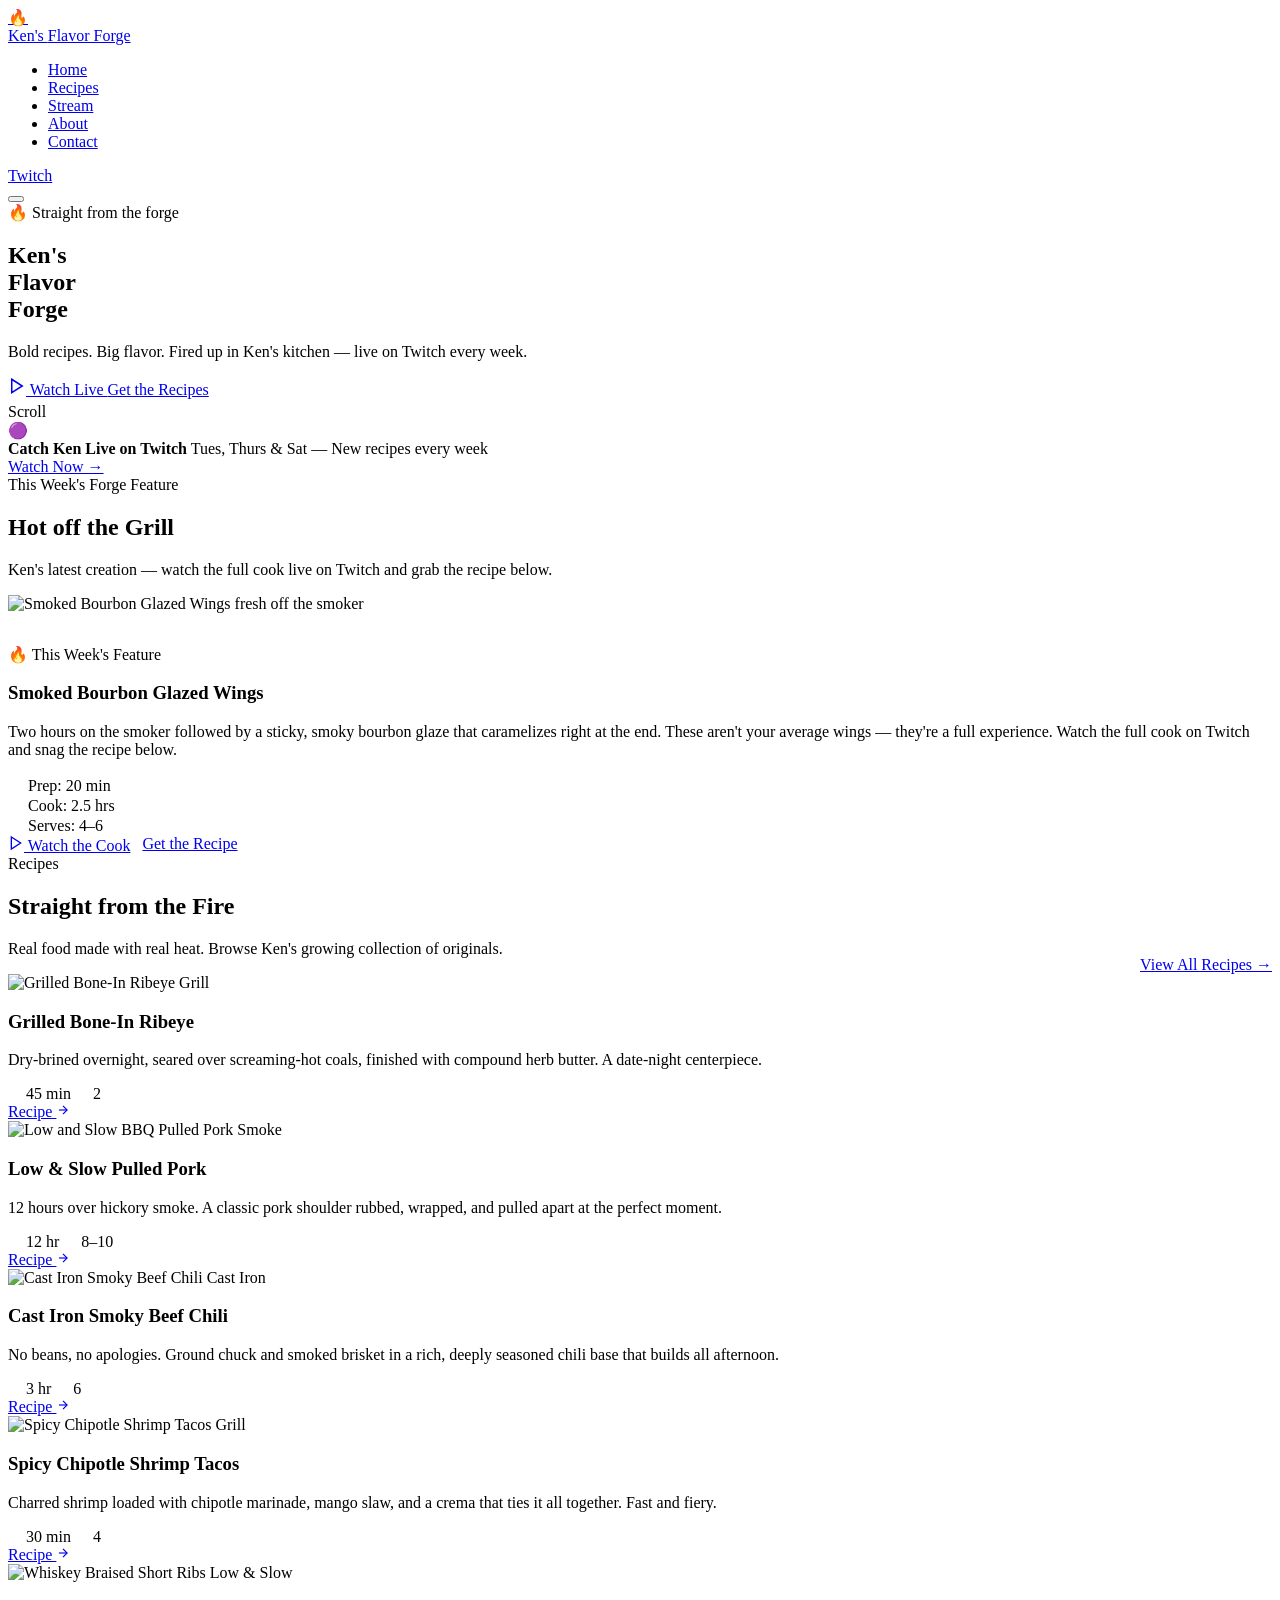
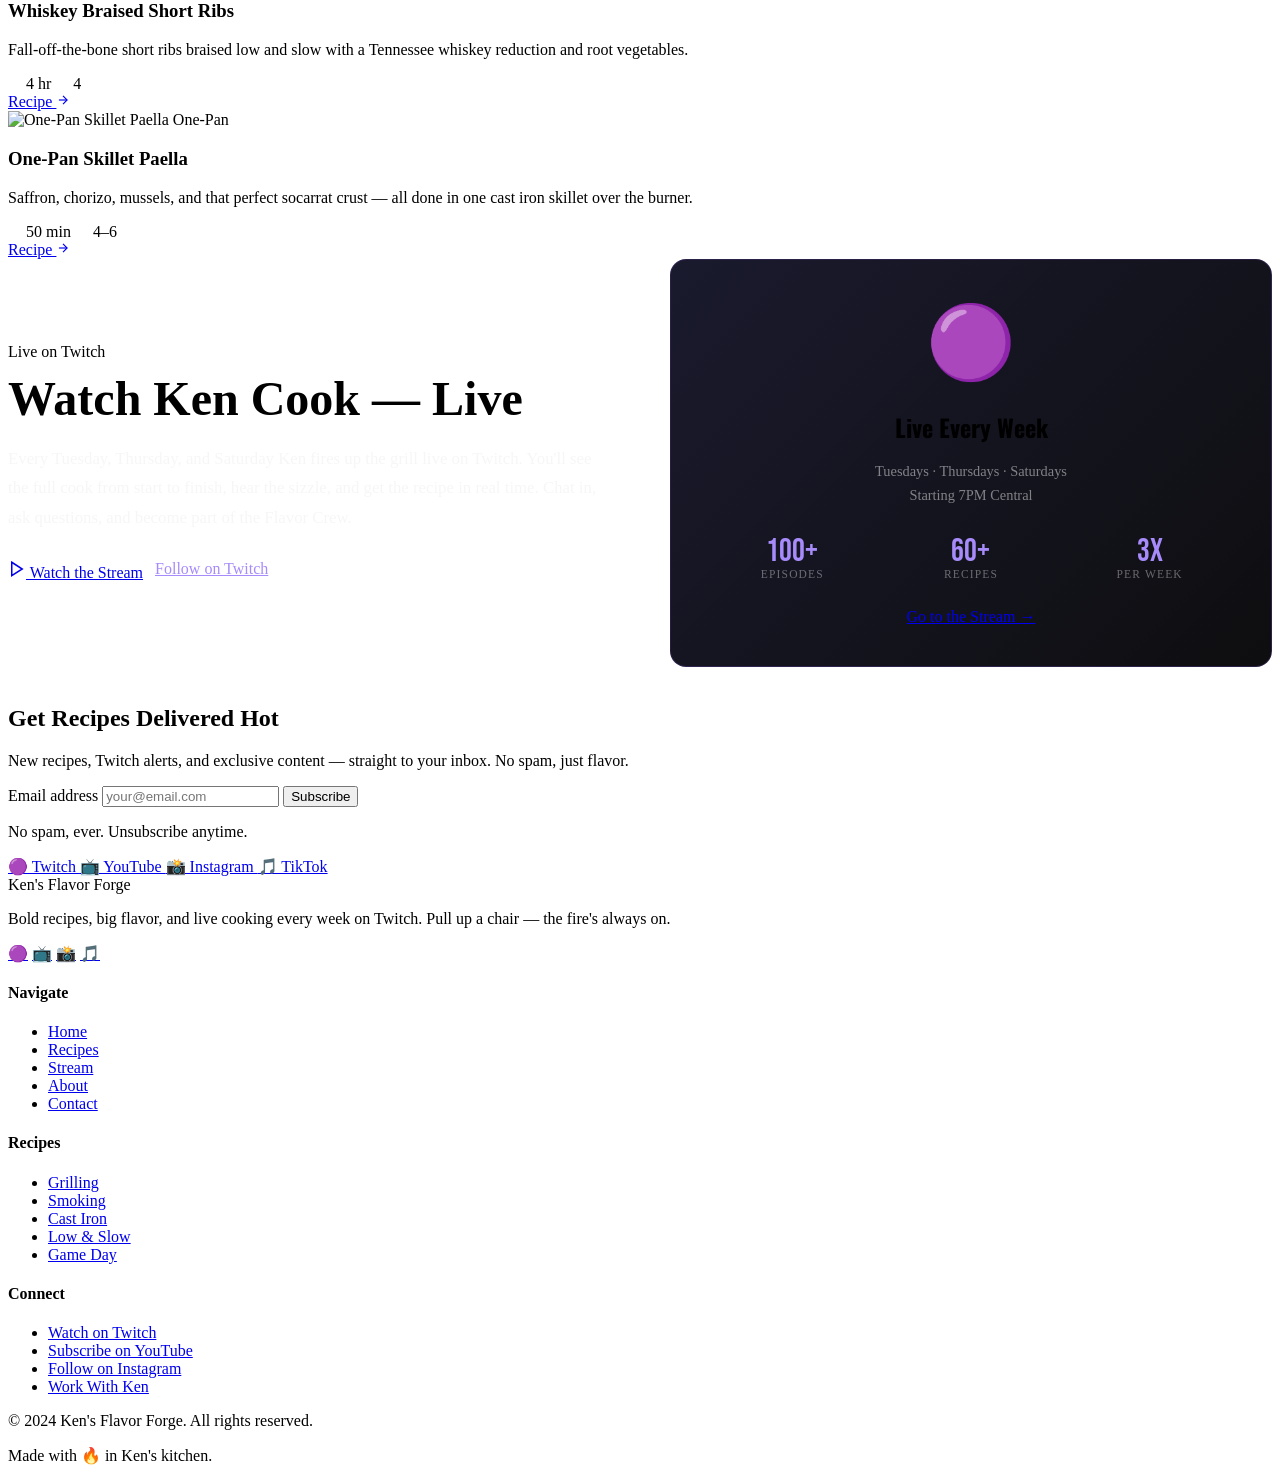
==== index.html @ 62ace135 "Add index.html" ====
<!DOCTYPE html>
<html lang="en">
<head>
  <meta charset="UTF-8">
  <meta name="viewport" content="width=device-width, initial-scale=1.0">
  <title>Ken's Flavor Forge — Bold Recipes. Big Flavor.</title>
  <meta name="description" content="Ken's Flavor Forge — bold recipes, fire-kissed grilling, and live cooking on Twitch. Get the recipes and watch Ken cook.">
  <link rel="preconnect" href="https://fonts.googleapis.com">
  <link rel="preconnect" href="https://fonts.gstatic.com" crossorigin>
  <link href="https://fonts.googleapis.com/css2?family=Bebas+Neue&family=Oswald:wght@400;500;600;700&family=Inter:wght@300;400;500;600&display=swap" rel="stylesheet">
  <link rel="stylesheet" href="css/styles.css">
</head>
<body>

  <!-- ==================== HEADER ==================== -->
  <header class="site-header" role="banner">
    <div class="container">
      <nav class="nav-inner" aria-label="Main navigation">
        <a href="index.html" class="nav-logo" aria-label="Ken's Flavor Forge Home">
          <div class="logo-icon" aria-hidden="true">🔥</div>
          <div class="logo-text">Ken's <span>Flavor Forge</span></div>
        </a>

        <ul class="nav-links" role="list">
          <li><a href="index.html" class="active">Home</a></li>
          <li><a href="recipes.html">Recipes</a></li>
          <li><a href="videos.html">Stream</a></li>
          <li><a href="about.html">About</a></li>
          <li><a href="contact.html">Contact</a></li>
        </ul>

        <div class="nav-live">
          <a href="https://twitch.tv/YOUR_TWITCH_USERNAME" target="_blank" rel="noopener" class="live-badge offline" aria-label="Watch on Twitch">
            <span class="dot" aria-hidden="true"></span>
            Twitch
          </a>
        </div>

        <button class="nav-toggle" aria-label="Toggle mobile menu" aria-expanded="false">
          <span></span><span></span><span></span>
        </button>
      </nav>
    </div>
  </header>

  <!-- ==================== HERO ==================== -->
  <section class="hero" aria-label="Hero">
    <div class="hero-bg" role="img" aria-label="Sizzling food on a grill"></div>
    <div class="hero-overlay" aria-hidden="true"></div>
    <div class="container">
      <div class="hero-content">
        <div class="hero-eyebrow" aria-hidden="true">
          🔥 Straight from the forge
        </div>
        <h1 class="display">
          Ken's<br><span class="accent">Flavor</span><br>Forge
        </h1>
        <p class="hero-tagline">
          Bold recipes. Big flavor. Fired up in Ken's kitchen — live on Twitch every week.
        </p>
        <div class="hero-actions">
          <a href="videos.html" class="btn btn-primary">
            <svg width="18" height="18" viewBox="0 0 24 24" fill="none" stroke="currentColor" stroke-width="2" aria-hidden="true"><polygon points="5,3 19,12 5,21"/></svg>
            Watch Live
          </a>
          <a href="recipes.html" class="btn btn-outline">
            Get the Recipes
          </a>
        </div>
      </div>
    </div>
    <div class="hero-scroll" aria-hidden="true">
      <span>Scroll</span>
      <svg width="18" height="18" viewBox="0 0 24 24" fill="none" stroke-width="2" stroke-linecap="round"><line x1="12" y1="5" x2="12" y2="19"/><polyline points="19,12 12,19 5,12"/></svg>
    </div>
  </section>

  <!-- ==================== STREAM BANNER ==================== -->
  <div class="stream-banner">
    <div class="container">
      <div class="stream-banner-inner">
        <div class="stream-banner-left">
          <span class="twitch-icon" aria-hidden="true">🟣</span>
          <div class="stream-banner-text">
            <strong>Catch Ken Live on Twitch</strong>
            <span>Tues, Thurs & Sat — New recipes every week</span>
          </div>
        </div>
        <a href="https://twitch.tv/YOUR_TWITCH_USERNAME" target="_blank" rel="noopener" class="btn btn-outline btn-sm">
          Watch Now →
        </a>
      </div>
    </div>
  </div>

  <!-- ==================== FORGE FEATURE ==================== -->
  <section class="section section-dark" id="featured">
    <div class="container">
      <div class="section-header fade-up">
        <span class="section-label">This Week's Forge Feature</span>
        <h2>Hot off the Grill</h2>
        <p>Ken's latest creation — watch the full cook live on Twitch and grab the recipe below.</p>
      </div>

      <div class="featured-grid">
        <div class="featured-media fade-up">
          <img
            src="https://images.unsplash.com/photo-1567620832903-9fc6debc209f?w=800&q=80"
            alt="Smoked Bourbon Glazed Wings fresh off the smoker"
            loading="lazy"
          >
          <a href="videos.html" class="play-btn" aria-label="Watch the full cook on Twitch">
            <div class="play-circle">
              <svg width="28" height="28" viewBox="0 0 24 24" fill="white" aria-hidden="true"><polygon points="5,3 19,12 5,21"/></svg>
            </div>
          </a>
        </div>

        <div class="featured-info fade-up">
          <div class="featured-tag">
            🔥 This Week's Feature
          </div>
          <h3>Smoked Bourbon Glazed Wings</h3>
          <p class="description">
            Two hours on the smoker followed by a sticky, smoky bourbon glaze that caramelizes
            right at the end. These aren't your average wings — they're a full experience.
            Watch the full cook on Twitch and snag the recipe below.
          </p>
          <div class="recipe-meta">
            <div class="meta-item">
              <svg width="16" height="16" viewBox="0 0 24 24" fill="none" stroke-width="2" stroke-linecap="round"><circle cx="12" cy="12" r="10"/><polyline points="12,6 12,12 16,14"/></svg>
              <span>Prep: 20 min</span>
            </div>
            <div class="meta-item">
              <svg width="16" height="16" viewBox="0 0 24 24" fill="none" stroke-width="2" stroke-linecap="round"><circle cx="12" cy="12" r="10"/><polyline points="12,6 12,12 16,14"/></svg>
              <span>Cook: 2.5 hrs</span>
            </div>
            <div class="meta-item">
              <svg width="16" height="16" viewBox="0 0 24 24" fill="none" stroke-width="2" stroke-linecap="round"><path d="M17 21v-2a4 4 0 0 0-4-4H5a4 4 0 0 0-4 4v2"/><circle cx="9" cy="7" r="4"/><path d="M23 21v-2a4 4 0 0 0-3-3.87M16 3.13a4 4 0 0 1 0 7.75"/></svg>
              <span>Serves: 4–6</span>
            </div>
          </div>
          <div style="display:flex; gap:12px; flex-wrap:wrap;">
            <a href="videos.html" class="btn btn-primary">
              <svg width="16" height="16" viewBox="0 0 24 24" fill="none" stroke="currentColor" stroke-width="2" aria-hidden="true"><polygon points="5,3 19,12 5,21"/></svg>
              Watch the Cook
            </a>
            <a href="recipes.html" class="btn btn-outline">
              Get the Recipe
            </a>
          </div>
        </div>
      </div>
    </div>
  </section>

  <!-- ==================== LATEST RECIPES ==================== -->
  <section class="section section-cream" id="recipes">
    <div class="container">
      <div class="section-header fade-up" style="display:flex; justify-content:space-between; align-items:flex-end; flex-wrap:wrap; gap:16px;">
        <div>
          <span class="section-label">Recipes</span>
          <h2>Straight from the Fire</h2>
          <p>Real food made with real heat. Browse Ken's growing collection of originals.</p>
        </div>
        <a href="recipes.html" class="btn btn-outline-dark btn-sm">View All Recipes →</a>
      </div>

      <div class="recipe-grid stagger">

        <!-- Card 1 -->
        <article class="recipe-card fade-up" data-category="grill">
          <div class="card-img">
            <img
              src="https://images.unsplash.com/photo-1544025162-d76694265947?w=600&q=80"
              alt="Grilled Bone-In Ribeye"
              loading="lazy"
            >
            <span class="card-category cat-grill">Grill</span>
          </div>
          <div class="card-body">
            <h3>Grilled Bone-In Ribeye</h3>
            <p>Dry-brined overnight, seared over screaming-hot coals, finished with compound herb butter. A date-night centerpiece.</p>
            <div class="card-footer-row">
              <div class="card-meta">
                <span>
                  <svg width="14" height="14" viewBox="0 0 24 24" fill="none" stroke-width="2" stroke-linecap="round"><circle cx="12" cy="12" r="10"/><polyline points="12,6 12,12 16,14"/></svg>
                  45 min
                </span>
                <span>
                  <svg width="14" height="14" viewBox="0 0 24 24" fill="none" stroke-width="2" stroke-linecap="round"><path d="M17 21v-2a4 4 0 0 0-4-4H5a4 4 0 0 0-4 4v2"/><circle cx="9" cy="7" r="4"/></svg>
                  2
                </span>
              </div>
              <a href="recipes.html" class="card-link">
                Recipe
                <svg width="14" height="14" viewBox="0 0 24 24" fill="none" stroke="currentColor" stroke-width="2" aria-hidden="true"><line x1="5" y1="12" x2="19" y2="12"/><polyline points="12,5 19,12 12,19"/></svg>
              </a>
            </div>
          </div>
        </article>

        <!-- Card 2 -->
        <article class="recipe-card fade-up" data-category="smoke">
          <div class="card-img">
            <img
              src="https://images.unsplash.com/photo-1529193591184-b1d58069ecdd?w=600&q=80"
              alt="Low and Slow BBQ Pulled Pork"
              loading="lazy"
            >
            <span class="card-category cat-smoke">Smoke</span>
          </div>
          <div class="card-body">
            <h3>Low & Slow Pulled Pork</h3>
            <p>12 hours over hickory smoke. A classic pork shoulder rubbed, wrapped, and pulled apart at the perfect moment.</p>
            <div class="card-footer-row">
              <div class="card-meta">
                <span>
                  <svg width="14" height="14" viewBox="0 0 24 24" fill="none" stroke-width="2" stroke-linecap="round"><circle cx="12" cy="12" r="10"/><polyline points="12,6 12,12 16,14"/></svg>
                  12 hr
                </span>
                <span>
                  <svg width="14" height="14" viewBox="0 0 24 24" fill="none" stroke-width="2" stroke-linecap="round"><path d="M17 21v-2a4 4 0 0 0-4-4H5a4 4 0 0 0-4 4v2"/><circle cx="9" cy="7" r="4"/></svg>
                  8–10
                </span>
              </div>
              <a href="recipes.html" class="card-link">
                Recipe
                <svg width="14" height="14" viewBox="0 0 24 24" fill="none" stroke="currentColor" stroke-width="2" aria-hidden="true"><line x1="5" y1="12" x2="19" y2="12"/><polyline points="12,5 19,12 12,19"/></svg>
              </a>
            </div>
          </div>
        </article>

        <!-- Card 3 -->
        <article class="recipe-card fade-up" data-category="cast-iron">
          <div class="card-img">
            <img
              src="https://images.unsplash.com/photo-1547592180-85f173990554?w=600&q=80"
              alt="Cast Iron Smoky Beef Chili"
              loading="lazy"
            >
            <span class="card-category cat-cast-iron">Cast Iron</span>
          </div>
          <div class="card-body">
            <h3>Cast Iron Smoky Beef Chili</h3>
            <p>No beans, no apologies. Ground chuck and smoked brisket in a rich, deeply seasoned chili base that builds all afternoon.</p>
            <div class="card-footer-row">
              <div class="card-meta">
                <span>
                  <svg width="14" height="14" viewBox="0 0 24 24" fill="none" stroke-width="2" stroke-linecap="round"><circle cx="12" cy="12" r="10"/><polyline points="12,6 12,12 16,14"/></svg>
                  3 hr
                </span>
                <span>
                  <svg width="14" height="14" viewBox="0 0 24 24" fill="none" stroke-width="2" stroke-linecap="round"><path d="M17 21v-2a4 4 0 0 0-4-4H5a4 4 0 0 0-4 4v2"/><circle cx="9" cy="7" r="4"/></svg>
                  6
                </span>
              </div>
              <a href="recipes.html" class="card-link">
                Recipe
                <svg width="14" height="14" viewBox="0 0 24 24" fill="none" stroke="currentColor" stroke-width="2" aria-hidden="true"><line x1="5" y1="12" x2="19" y2="12"/><polyline points="12,5 19,12 12,19"/></svg>
              </a>
            </div>
          </div>
        </article>

        <!-- Card 4 -->
        <article class="recipe-card fade-up" data-category="grill">
          <div class="card-img">
            <img
              src="https://images.unsplash.com/photo-1565299585323-38d6b0865b47?w=600&q=80"
              alt="Spicy Chipotle Shrimp Tacos"
              loading="lazy"
            >
            <span class="card-category cat-grill">Grill</span>
          </div>
          <div class="card-body">
            <h3>Spicy Chipotle Shrimp Tacos</h3>
            <p>Charred shrimp loaded with chipotle marinade, mango slaw, and a crema that ties it all together. Fast and fiery.</p>
            <div class="card-footer-row">
              <div class="card-meta">
                <span>
                  <svg width="14" height="14" viewBox="0 0 24 24" fill="none" stroke-width="2" stroke-linecap="round"><circle cx="12" cy="12" r="10"/><polyline points="12,6 12,12 16,14"/></svg>
                  30 min
                </span>
                <span>
                  <svg width="14" height="14" viewBox="0 0 24 24" fill="none" stroke-width="2" stroke-linecap="round"><path d="M17 21v-2a4 4 0 0 0-4-4H5a4 4 0 0 0-4 4v2"/><circle cx="9" cy="7" r="4"/></svg>
                  4
                </span>
              </div>
              <a href="recipes.html" class="card-link">
                Recipe
                <svg width="14" height="14" viewBox="0 0 24 24" fill="none" stroke="currentColor" stroke-width="2" aria-hidden="true"><line x1="5" y1="12" x2="19" y2="12"/><polyline points="12,5 19,12 12,19"/></svg>
              </a>
            </div>
          </div>
        </article>

        <!-- Card 5 -->
        <article class="recipe-card fade-up" data-category="low-slow">
          <div class="card-img">
            <img
              src="https://images.unsplash.com/photo-1504674900247-0877df9cc836?w=600&q=80"
              alt="Whiskey Braised Short Ribs"
              loading="lazy"
            >
            <span class="card-category cat-low-slow">Low & Slow</span>
          </div>
          <div class="card-body">
            <h3>Whiskey Braised Short Ribs</h3>
            <p>Fall-off-the-bone short ribs braised low and slow with a Tennessee whiskey reduction and root vegetables.</p>
            <div class="card-footer-row">
              <div class="card-meta">
                <span>
                  <svg width="14" height="14" viewBox="0 0 24 24" fill="none" stroke-width="2" stroke-linecap="round"><circle cx="12" cy="12" r="10"/><polyline points="12,6 12,12 16,14"/></svg>
                  4 hr
                </span>
                <span>
                  <svg width="14" height="14" viewBox="0 0 24 24" fill="none" stroke-width="2" stroke-linecap="round"><path d="M17 21v-2a4 4 0 0 0-4-4H5a4 4 0 0 0-4 4v2"/><circle cx="9" cy="7" r="4"/></svg>
                  4
                </span>
              </div>
              <a href="recipes.html" class="card-link">
                Recipe
                <svg width="14" height="14" viewBox="0 0 24 24" fill="none" stroke="currentColor" stroke-width="2" aria-hidden="true"><line x1="5" y1="12" x2="19" y2="12"/><polyline points="12,5 19,12 12,19"/></svg>
              </a>
            </div>
          </div>
        </article>

        <!-- Card 6 -->
        <article class="recipe-card fade-up" data-category="cast-iron">
          <div class="card-img">
            <img
              src="https://images.unsplash.com/photo-1534080564583-6be75777b70a?w=600&q=80"
              alt="One-Pan Skillet Paella"
              loading="lazy"
            >
            <span class="card-category cat-cast-iron">One-Pan</span>
          </div>
          <div class="card-body">
            <h3>One-Pan Skillet Paella</h3>
            <p>Saffron, chorizo, mussels, and that perfect socarrat crust — all done in one cast iron skillet over the burner.</p>
            <div class="card-footer-row">
              <div class="card-meta">
                <span>
                  <svg width="14" height="14" viewBox="0 0 24 24" fill="none" stroke-width="2" stroke-linecap="round"><circle cx="12" cy="12" r="10"/><polyline points="12,6 12,12 16,14"/></svg>
                  50 min
                </span>
                <span>
                  <svg width="14" height="14" viewBox="0 0 24 24" fill="none" stroke-width="2" stroke-linecap="round"><path d="M17 21v-2a4 4 0 0 0-4-4H5a4 4 0 0 0-4 4v2"/><circle cx="9" cy="7" r="4"/></svg>
                  4–6
                </span>
              </div>
              <a href="recipes.html" class="card-link">
                Recipe
                <svg width="14" height="14" viewBox="0 0 24 24" fill="none" stroke="currentColor" stroke-width="2" aria-hidden="true"><line x1="5" y1="12" x2="19" y2="12"/><polyline points="12,5 19,12 12,19"/></svg>
              </a>
            </div>
          </div>
        </article>

      </div>
    </div>
  </section>

  <!-- ==================== TWITCH TEASER ==================== -->
  <section class="section section-dark-mid" id="stream">
    <div class="container">
      <div style="display:grid; grid-template-columns:1fr 1fr; gap:60px; align-items:center;">
        <div class="fade-up">
          <span class="section-label">Live on Twitch</span>
          <h2 style="font-size:clamp(2rem,4vw,3rem); color:var(--white); margin:10px 0 18px;">Watch Ken Cook — Live</h2>
          <p style="color:rgba(240,240,240,0.6); font-size:1.05rem; line-height:1.75; margin-bottom:28px;">
            Every Tuesday, Thursday, and Saturday Ken fires up the grill live on Twitch.
            You'll see the full cook from start to finish, hear the sizzle, and get the recipe
            in real time. Chat in, ask questions, and become part of the Flavor Crew.
          </p>
          <div style="display:flex; gap:12px; flex-wrap:wrap;">
            <a href="videos.html" class="btn btn-primary">
              <svg width="18" height="18" viewBox="0 0 24 24" fill="none" stroke="currentColor" stroke-width="2" aria-hidden="true"><polygon points="5,3 19,12 5,21"/></svg>
              Watch the Stream
            </a>
            <a href="https://twitch.tv/YOUR_TWITCH_USERNAME" target="_blank" rel="noopener" class="btn btn-outline" style="border-color:#6441a5; color:#a78bfa;">
              Follow on Twitch
            </a>
          </div>
        </div>

        <div class="fade-up" style="background:linear-gradient(135deg,#1a1a2e,#0e0e10); border-radius:16px; padding:40px; border:1px solid rgba(100,65,165,0.3); text-align:center;">
          <div style="font-size:4.5rem; margin-bottom:20px;">🟣</div>
          <h3 style="font-family:'Oswald',sans-serif; font-size:1.5rem; color:var(--white); margin-bottom:12px;">Live Every Week</h3>
          <p style="color:rgba(240,240,240,0.5); font-size:0.9rem; line-height:1.7; margin-bottom:28px;">
            Tuesdays · Thursdays · Saturdays<br>
            Starting 7PM Central
          </p>
          <div style="display:grid; grid-template-columns:1fr 1fr 1fr; gap:16px; margin-bottom:28px;">
            <div style="text-align:center;">
              <div style="font-family:'Bebas Neue',sans-serif; font-size:2rem; color:#a78bfa; line-height:1;">100+</div>
              <div style="font-size:0.72rem; color:rgba(240,240,240,0.4); text-transform:uppercase; letter-spacing:0.1em;">Episodes</div>
            </div>
            <div style="text-align:center;">
              <div style="font-family:'Bebas Neue',sans-serif; font-size:2rem; color:#a78bfa; line-height:1;">60+</div>
              <div style="font-size:0.72rem; color:rgba(240,240,240,0.4); text-transform:uppercase; letter-spacing:0.1em;">Recipes</div>
            </div>
            <div style="text-align:center;">
              <div style="font-family:'Bebas Neue',sans-serif; font-size:2rem; color:#a78bfa; line-height:1;">3x</div>
              <div style="font-size:0.72rem; color:rgba(240,240,240,0.4); text-transform:uppercase; letter-spacing:0.1em;">Per Week</div>
            </div>
          </div>
          <a href="videos.html" class="btn btn-primary" style="width:100%; justify-content:center;">
            Go to the Stream →
          </a>
        </div>

      </div>
    </div>
  </section>

  <!-- ==================== NEWSLETTER ==================== -->
  <section class="newsletter-section" aria-label="Newsletter signup">
    <div class="container">
      <div class="newsletter-inner">
        <div class="newsletter-text fade-up">
          <span class="section-label" style="color:rgba(255,255,255,0.6);">Join the Crew</span>
          <h2>Get Recipes Delivered Hot</h2>
          <p>New recipes, Twitch alerts, and exclusive content — straight to your inbox. No spam, just flavor.</p>
        </div>
        <div class="fade-up">
          <form class="newsletter-form" aria-label="Email signup form">
            <div class="form-row">
              <label for="email-sub" class="sr-only">Email address</label>
              <input type="email" id="email-sub" placeholder="your@email.com" required autocomplete="email">
              <button type="submit" class="btn-submit">Subscribe</button>
            </div>
            <p class="disclaimer">No spam, ever. Unsubscribe anytime.</p>
          </form>
        </div>
      </div>
    </div>
  </section>

  <!-- ==================== SOCIAL STRIP ==================== -->
  <div class="social-strip" aria-label="Social media links">
    <div class="container">
      <div class="social-links">
        <a href="https://twitch.tv/YOUR_TWITCH_USERNAME" target="_blank" rel="noopener" class="social-link twitch">
          🟣 Twitch
        </a>
        <a href="#" class="social-link youtube">
          📺 YouTube
        </a>
        <a href="#" class="social-link instagram">
          📸 Instagram
        </a>
        <a href="#" class="social-link tiktok">
          🎵 TikTok
        </a>
      </div>
    </div>
  </div>

  <!-- ==================== FOOTER ==================== -->
  <footer class="site-footer" role="contentinfo">
    <div class="container">
      <div class="footer-grid">
        <div class="footer-brand">
          <div class="logo-text">Ken's <span>Flavor Forge</span></div>
          <p>Bold recipes, big flavor, and live cooking every week on Twitch. Pull up a chair — the fire's always on.</p>
          <div class="footer-social">
            <a href="https://twitch.tv/YOUR_TWITCH_USERNAME" target="_blank" rel="noopener" aria-label="Twitch">🟣</a>
            <a href="#" aria-label="YouTube">📺</a>
            <a href="#" aria-label="Instagram">📸</a>
            <a href="#" aria-label="TikTok">🎵</a>
          </div>
        </div>

        <div class="footer-col">
          <h4>Navigate</h4>
          <ul>
            <li><a href="index.html">Home</a></li>
            <li><a href="recipes.html">Recipes</a></li>
            <li><a href="videos.html">Stream</a></li>
            <li><a href="about.html">About</a></li>
            <li><a href="contact.html">Contact</a></li>
          </ul>
        </div>

        <div class="footer-col">
          <h4>Recipes</h4>
          <ul>
            <li><a href="recipes.html">Grilling</a></li>
            <li><a href="recipes.html">Smoking</a></li>
            <li><a href="recipes.html">Cast Iron</a></li>
            <li><a href="recipes.html">Low & Slow</a></li>
            <li><a href="recipes.html">Game Day</a></li>
          </ul>
        </div>

        <div class="footer-col">
          <h4>Connect</h4>
          <ul>
            <li><a href="https://twitch.tv/YOUR_TWITCH_USERNAME" target="_blank" rel="noopener">Watch on Twitch</a></li>
            <li><a href="#">Subscribe on YouTube</a></li>
            <li><a href="#">Follow on Instagram</a></li>
            <li><a href="contact.html">Work With Ken</a></li>
          </ul>
        </div>
      </div>

      <div class="footer-bottom">
        <p>&copy; 2024 Ken's Flavor Forge. All rights reserved.</p>
        <p>Made with 🔥 in Ken's kitchen.</p>
      </div>
    </div>
  </footer>

  <script src="js/main.js"></script>
</body>
</html>
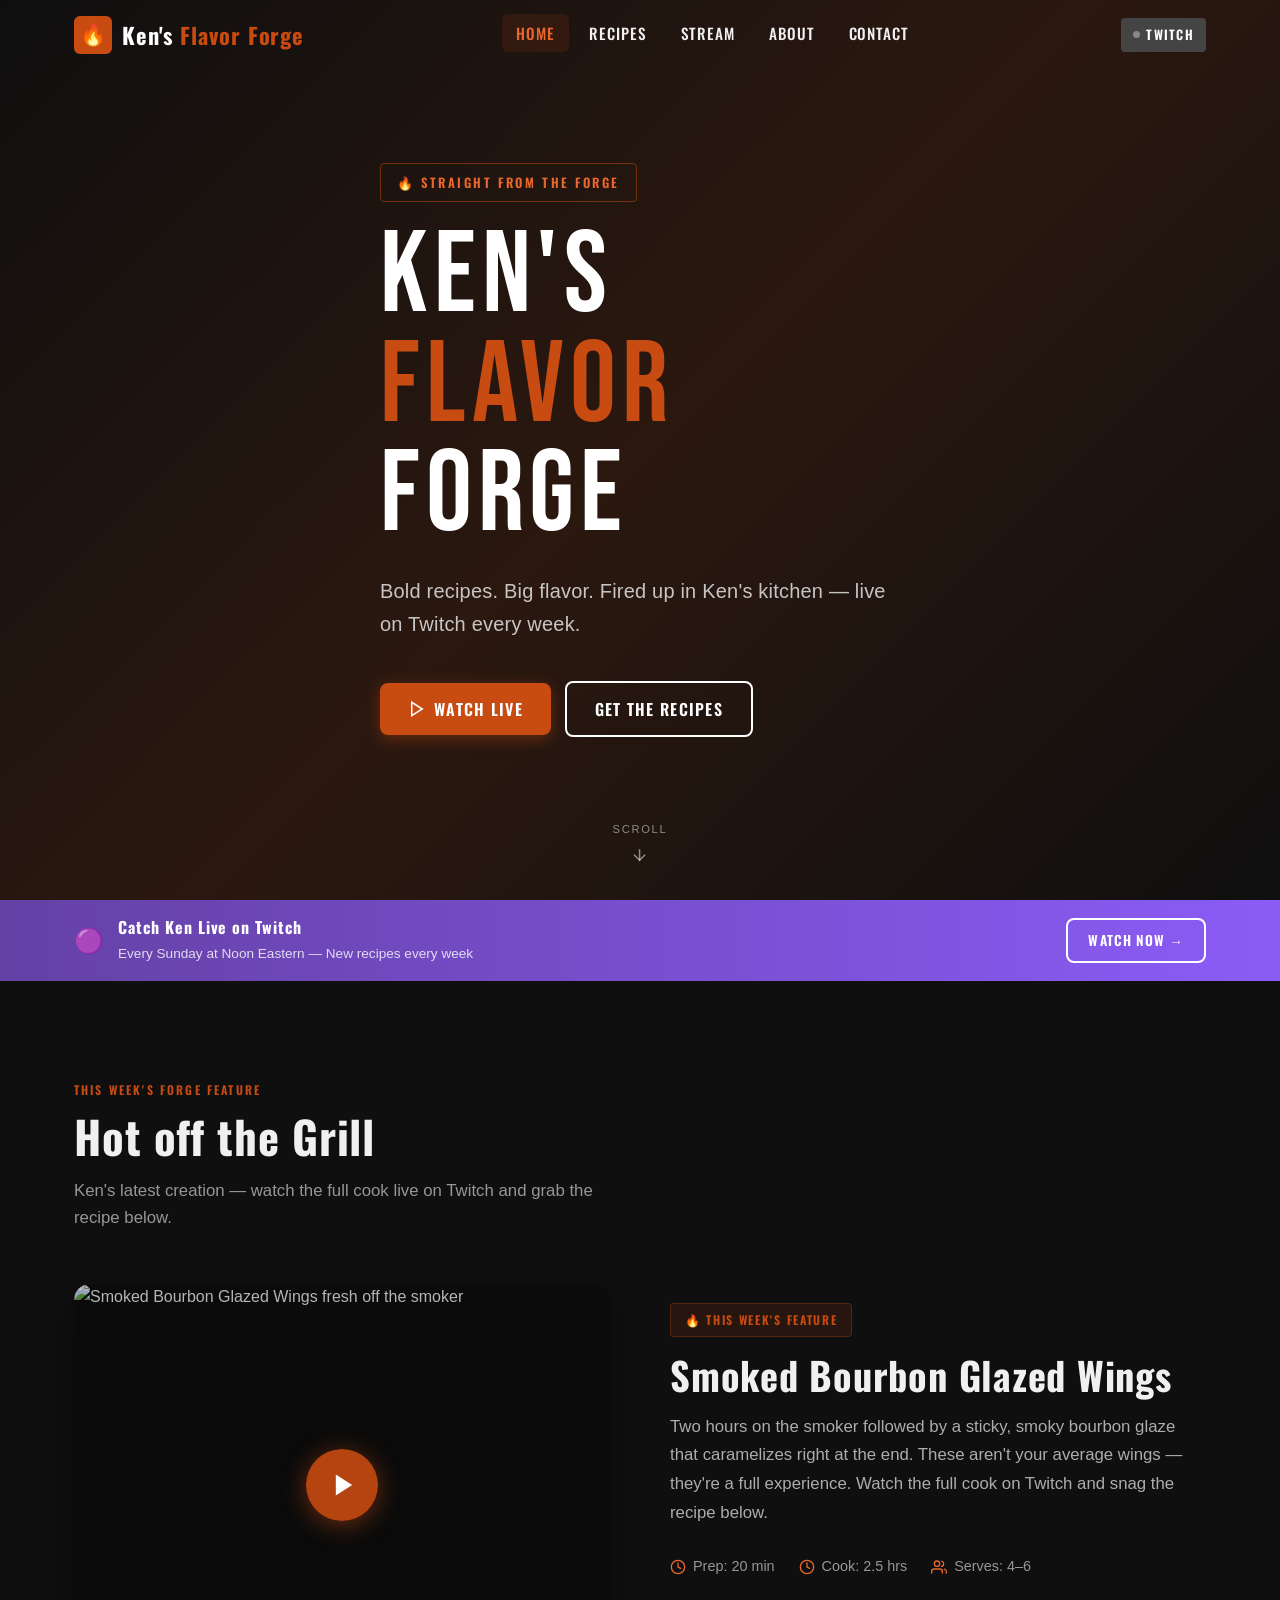
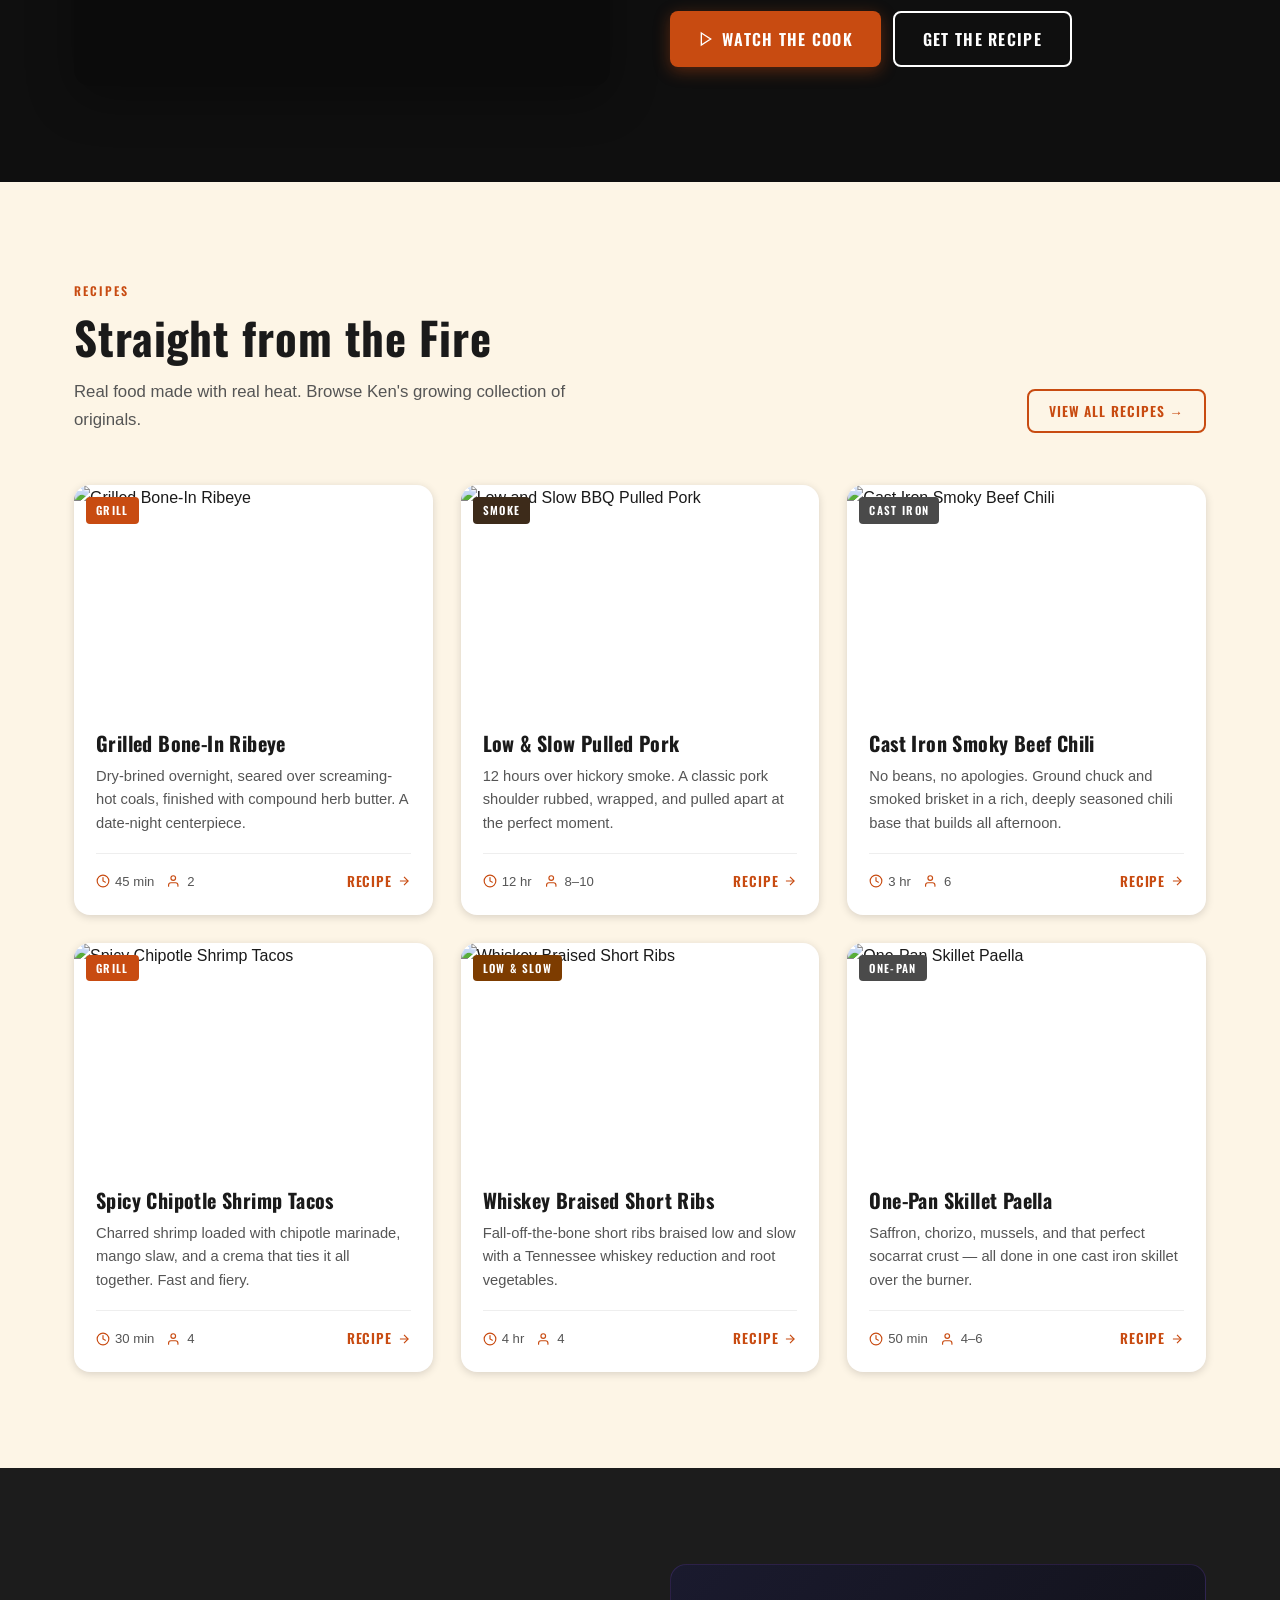
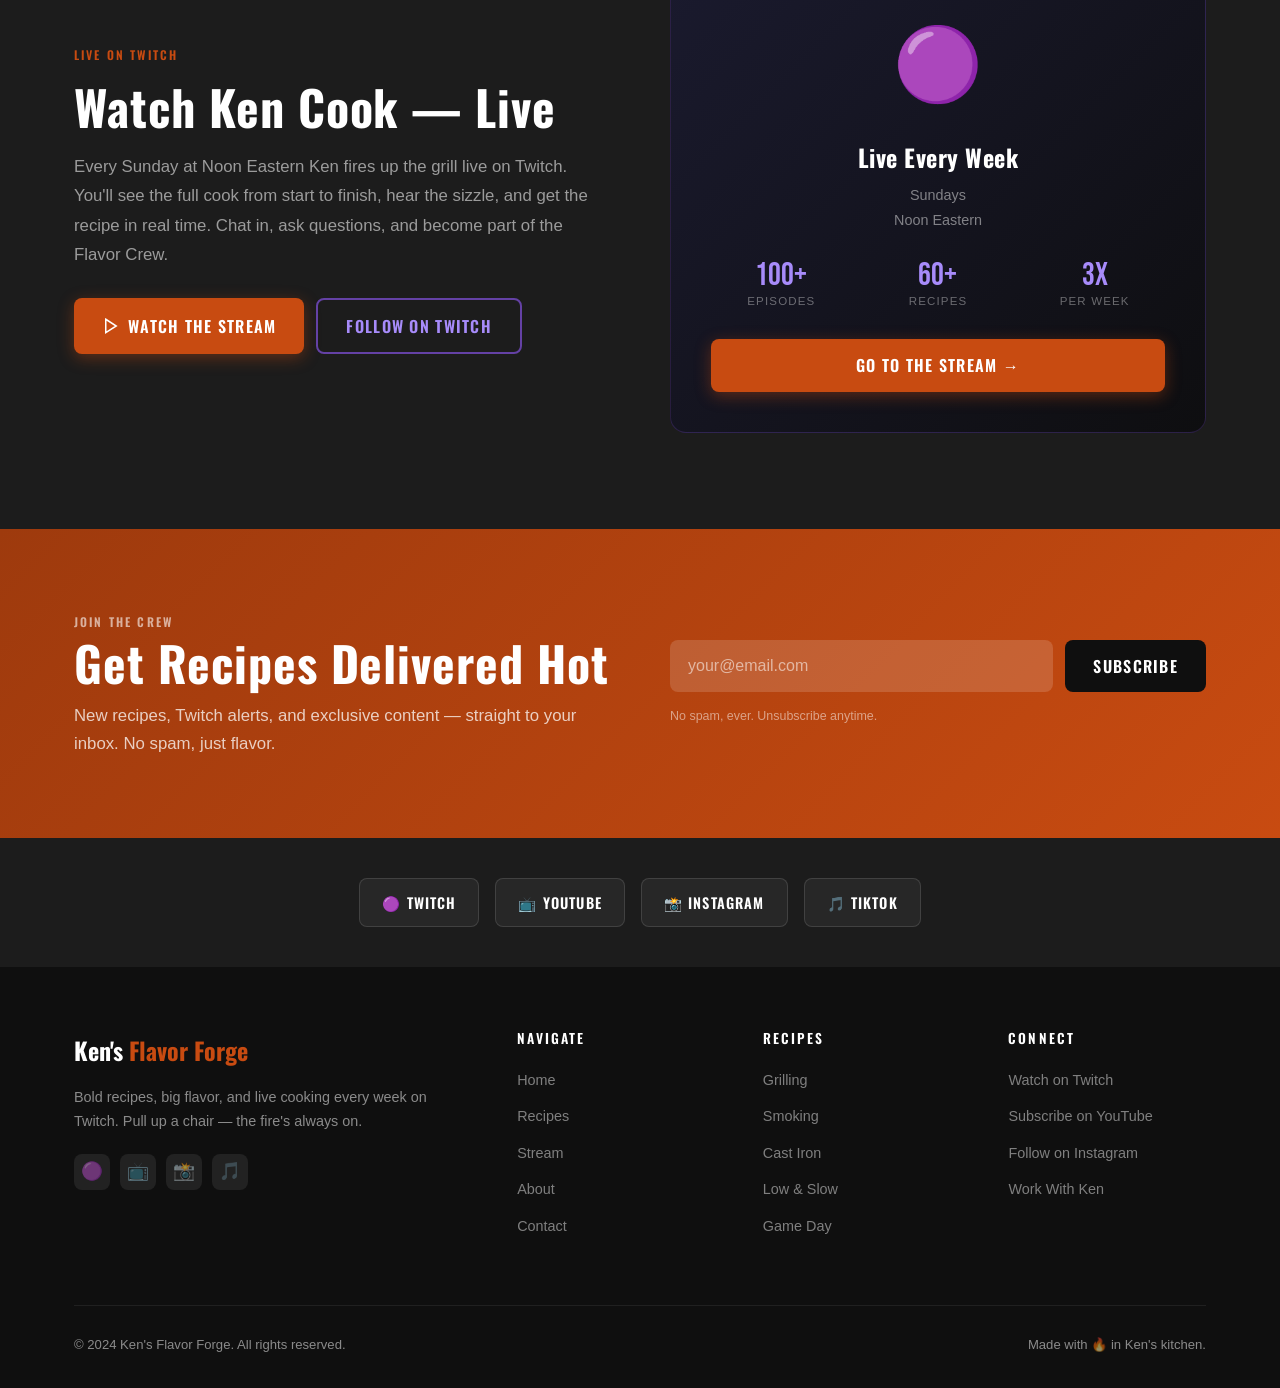
==== commit f712002a: "Update index.html" ====
--- a/index.html
+++ b/index.html
@@ -30,7 +30,7 @@
         </ul>
 
         <div class="nav-live">
-          <a href="https://twitch.tv/YOUR_TWITCH_USERNAME" target="_blank" rel="noopener" class="live-badge offline" aria-label="Watch on Twitch">
+          <a href="https://twitch.tv/MerlinReturned" target="_blank" rel="noopener" class="live-badge offline" aria-label="Watch on Twitch">
             <span class="dot" aria-hidden="true"></span>
             Twitch
           </a>
@@ -83,10 +83,10 @@
           <span class="twitch-icon" aria-hidden="true">🟣</span>
           <div class="stream-banner-text">
             <strong>Catch Ken Live on Twitch</strong>
-            <span>Tues, Thurs & Sat — New recipes every week</span>
-          </div>
-        </div>
-        <a href="https://twitch.tv/YOUR_TWITCH_USERNAME" target="_blank" rel="noopener" class="btn btn-outline btn-sm">
+            <span>Every Sunday at Noon Eastern — New recipes every week</span>
+          </div>
+        </div>
+        <a href="https://twitch.tv/MerlinReturned" target="_blank" rel="noopener" class="btn btn-outline btn-sm">
           Watch Now →
         </a>
       </div>
@@ -372,7 +372,7 @@
           <span class="section-label">Live on Twitch</span>
           <h2 style="font-size:clamp(2rem,4vw,3rem); color:var(--white); margin:10px 0 18px;">Watch Ken Cook — Live</h2>
           <p style="color:rgba(240,240,240,0.6); font-size:1.05rem; line-height:1.75; margin-bottom:28px;">
-            Every Tuesday, Thursday, and Saturday Ken fires up the grill live on Twitch.
+            Every Sunday at Noon Eastern Ken fires up the grill live on Twitch.
             You'll see the full cook from start to finish, hear the sizzle, and get the recipe
             in real time. Chat in, ask questions, and become part of the Flavor Crew.
           </p>
@@ -381,7 +381,7 @@
               <svg width="18" height="18" viewBox="0 0 24 24" fill="none" stroke="currentColor" stroke-width="2" aria-hidden="true"><polygon points="5,3 19,12 5,21"/></svg>
               Watch the Stream
             </a>
-            <a href="https://twitch.tv/YOUR_TWITCH_USERNAME" target="_blank" rel="noopener" class="btn btn-outline" style="border-color:#6441a5; color:#a78bfa;">
+            <a href="https://twitch.tv/MerlinReturned" target="_blank" rel="noopener" class="btn btn-outline" style="border-color:#6441a5; color:#a78bfa;">
               Follow on Twitch
             </a>
           </div>
@@ -391,8 +391,8 @@
           <div style="font-size:4.5rem; margin-bottom:20px;">🟣</div>
           <h3 style="font-family:'Oswald',sans-serif; font-size:1.5rem; color:var(--white); margin-bottom:12px;">Live Every Week</h3>
           <p style="color:rgba(240,240,240,0.5); font-size:0.9rem; line-height:1.7; margin-bottom:28px;">
-            Tuesdays · Thursdays · Saturdays<br>
-            Starting 7PM Central
+            Sundays<br>
+            Noon Eastern
           </p>
           <div style="display:grid; grid-template-columns:1fr 1fr 1fr; gap:16px; margin-bottom:28px;">
             <div style="text-align:center;">
@@ -444,7 +444,7 @@
   <div class="social-strip" aria-label="Social media links">
     <div class="container">
       <div class="social-links">
-        <a href="https://twitch.tv/YOUR_TWITCH_USERNAME" target="_blank" rel="noopener" class="social-link twitch">
+        <a href="https://twitch.tv/MerlinReturned" target="_blank" rel="noopener" class="social-link twitch">
           🟣 Twitch
         </a>
         <a href="#" class="social-link youtube">
@@ -468,7 +468,7 @@
           <div class="logo-text">Ken's <span>Flavor Forge</span></div>
           <p>Bold recipes, big flavor, and live cooking every week on Twitch. Pull up a chair — the fire's always on.</p>
           <div class="footer-social">
-            <a href="https://twitch.tv/YOUR_TWITCH_USERNAME" target="_blank" rel="noopener" aria-label="Twitch">🟣</a>
+            <a href="https://twitch.tv/MerlinReturned" target="_blank" rel="noopener" aria-label="Twitch">🟣</a>
             <a href="#" aria-label="YouTube">📺</a>
             <a href="#" aria-label="Instagram">📸</a>
             <a href="#" aria-label="TikTok">🎵</a>
@@ -500,7 +500,7 @@
         <div class="footer-col">
           <h4>Connect</h4>
           <ul>
-            <li><a href="https://twitch.tv/YOUR_TWITCH_USERNAME" target="_blank" rel="noopener">Watch on Twitch</a></li>
+            <li><a href="https://twitch.tv/MerlinReturned" target="_blank" rel="noopener">Watch on Twitch</a></li>
             <li><a href="#">Subscribe on YouTube</a></li>
             <li><a href="#">Follow on Instagram</a></li>
             <li><a href="contact.html">Work With Ken</a></li>
--- a/css/styles.css
+++ b/css/styles.css
@@ -0,0 +1,1362 @@
+/* =============================================
+   Ken's Flavor Forge — Main Stylesheet
+   ============================================= */
+
+/* --- Custom Properties --- */
+:root {
+  --primary:       #C84B11;
+  --primary-light: #E8672E;
+  --primary-dark:  #9E3A0D;
+  --dark:          #0F0F0F;
+  --dark-mid:      #1C1C1C;
+  --dark-card:     #242424;
+  --cream:         #FDF5E6;
+  --cream-dark:    #F0E0C0;
+  --text-dark:     #1A1A1A;
+  --text-mid:      #555555;
+  --text-light:    #F0F0F0;
+  --white:         #FFFFFF;
+  --border:        rgba(200,75,17,0.25);
+  --shadow-sm:     0 2px 8px rgba(0,0,0,0.15);
+  --shadow-md:     0 6px 24px rgba(0,0,0,0.22);
+  --shadow-lg:     0 12px 48px rgba(0,0,0,0.3);
+  --radius:        8px;
+  --radius-lg:     16px;
+  --nav-h:         70px;
+  --transition:    0.25s ease;
+}
+
+/* --- Reset & Base --- */
+*, *::before, *::after { box-sizing: border-box; margin: 0; padding: 0; }
+
+html { scroll-behavior: smooth; font-size: 16px; }
+
+body {
+  font-family: 'Inter', 'Helvetica Neue', Arial, sans-serif;
+  background: var(--cream);
+  color: var(--text-dark);
+  line-height: 1.65;
+  overflow-x: hidden;
+}
+
+img { display: block; max-width: 100%; height: auto; }
+a  { color: inherit; text-decoration: none; }
+ul { list-style: none; }
+button { cursor: pointer; border: none; background: none; font-family: inherit; }
+
+/* --- Typography --- */
+h1, h2, h3, h4, h5 {
+  font-family: 'Oswald', 'Impact', sans-serif;
+  font-weight: 700;
+  line-height: 1.15;
+  letter-spacing: 0.02em;
+}
+
+.display {
+  font-family: 'Bebas Neue', 'Oswald', sans-serif;
+  font-weight: 400;
+  letter-spacing: 0.05em;
+}
+
+.section-label {
+  font-family: 'Oswald', sans-serif;
+  font-size: 0.75rem;
+  font-weight: 600;
+  letter-spacing: 0.18em;
+  text-transform: uppercase;
+  color: var(--primary);
+}
+
+/* --- Utility --- */
+.container { max-width: 1180px; margin: 0 auto; padding: 0 24px; }
+.text-center { text-align: center; }
+.sr-only { position: absolute; width: 1px; height: 1px; overflow: hidden; clip: rect(0,0,0,0); }
+
+/* --- Buttons --- */
+.btn {
+  display: inline-flex;
+  align-items: center;
+  gap: 8px;
+  padding: 13px 28px;
+  border-radius: var(--radius);
+  font-family: 'Oswald', sans-serif;
+  font-size: 1rem;
+  font-weight: 600;
+  letter-spacing: 0.08em;
+  text-transform: uppercase;
+  transition: all var(--transition);
+  white-space: nowrap;
+}
+
+.btn-primary {
+  background: var(--primary);
+  color: var(--white);
+  box-shadow: 0 4px 16px rgba(200,75,17,0.4);
+}
+.btn-primary:hover {
+  background: var(--primary-light);
+  transform: translateY(-2px);
+  box-shadow: 0 6px 22px rgba(200,75,17,0.5);
+}
+
+.btn-outline {
+  border: 2px solid var(--white);
+  color: var(--white);
+  background: transparent;
+}
+.btn-outline:hover {
+  background: var(--white);
+  color: var(--primary);
+}
+
+.btn-outline-dark {
+  border: 2px solid var(--primary);
+  color: var(--primary);
+  background: transparent;
+}
+.btn-outline-dark:hover {
+  background: var(--primary);
+  color: var(--white);
+}
+
+.btn-sm { padding: 9px 20px; font-size: 0.85rem; }
+
+/* =============================================
+   HEADER / NAV
+   ============================================= */
+.site-header {
+  position: fixed;
+  top: 0; left: 0; right: 0;
+  height: var(--nav-h);
+  z-index: 1000;
+  transition: background var(--transition), box-shadow var(--transition);
+}
+
+.site-header.scrolled {
+  background: rgba(15,15,15,0.96);
+  backdrop-filter: blur(12px);
+  box-shadow: 0 2px 20px rgba(0,0,0,0.5);
+}
+
+.site-header.light {
+  background: var(--dark);
+}
+
+.nav-inner {
+  display: flex;
+  align-items: center;
+  justify-content: space-between;
+  height: var(--nav-h);
+}
+
+.nav-logo {
+  display: flex;
+  align-items: center;
+  gap: 10px;
+}
+
+.nav-logo .logo-icon {
+  width: 38px;
+  height: 38px;
+  background: var(--primary);
+  border-radius: 6px;
+  display: flex;
+  align-items: center;
+  justify-content: center;
+  font-size: 1.3rem;
+}
+
+.nav-logo .logo-text {
+  font-family: 'Oswald', sans-serif;
+  font-size: 1.4rem;
+  font-weight: 700;
+  color: var(--white);
+  line-height: 1;
+  letter-spacing: 0.04em;
+}
+
+.nav-logo .logo-text span {
+  color: var(--primary);
+}
+
+.nav-links {
+  display: flex;
+  align-items: center;
+  gap: 6px;
+}
+
+.nav-links a {
+  padding: 8px 14px;
+  color: var(--text-light);
+  font-family: 'Oswald', sans-serif;
+  font-size: 0.95rem;
+  font-weight: 500;
+  letter-spacing: 0.06em;
+  text-transform: uppercase;
+  border-radius: 6px;
+  transition: color var(--transition), background var(--transition);
+}
+
+.nav-links a:hover,
+.nav-links a.active {
+  color: var(--primary-light);
+  background: rgba(200,75,17,0.12);
+}
+
+.nav-live {
+  display: flex;
+  align-items: center;
+  gap: 8px;
+}
+
+.live-badge {
+  display: flex;
+  align-items: center;
+  gap: 6px;
+  padding: 6px 12px;
+  background: #6441a5;
+  border-radius: 4px;
+  font-family: 'Oswald', sans-serif;
+  font-size: 0.8rem;
+  font-weight: 600;
+  letter-spacing: 0.1em;
+  color: var(--white);
+  text-transform: uppercase;
+  transition: opacity var(--transition);
+}
+
+.live-badge:hover { opacity: 0.85; }
+
+.live-badge .dot {
+  width: 7px;
+  height: 7px;
+  background: #ff4444;
+  border-radius: 50%;
+  animation: pulse 1.6s infinite;
+}
+
+.live-badge.offline { background: #444; }
+.live-badge.offline .dot { background: #888; animation: none; }
+
+@keyframes pulse {
+  0%, 100% { opacity: 1; transform: scale(1); }
+  50%       { opacity: 0.6; transform: scale(1.3); }
+}
+
+/* Mobile hamburger */
+.nav-toggle {
+  display: none;
+  flex-direction: column;
+  gap: 5px;
+  padding: 8px;
+  border-radius: 6px;
+  transition: background var(--transition);
+}
+.nav-toggle:hover { background: rgba(255,255,255,0.1); }
+.nav-toggle span {
+  display: block;
+  width: 24px;
+  height: 2px;
+  background: var(--white);
+  border-radius: 2px;
+  transition: all 0.3s;
+}
+.nav-toggle.open span:nth-child(1) { transform: translateY(7px) rotate(45deg); }
+.nav-toggle.open span:nth-child(2) { opacity: 0; }
+.nav-toggle.open span:nth-child(3) { transform: translateY(-7px) rotate(-45deg); }
+
+/* =============================================
+   HERO
+   ============================================= */
+.hero {
+  position: relative;
+  min-height: 100vh;
+  display: flex;
+  align-items: center;
+  overflow: hidden;
+  background: var(--dark);
+}
+
+.hero-bg {
+  position: absolute;
+  inset: 0;
+  background-image: url('https://images.unsplash.com/photo-1555939594-58d7cb561ad1?w=1800&q=85');
+  background-size: cover;
+  background-position: center;
+  filter: brightness(0.35) saturate(1.2);
+  transform: scale(1.05);
+  transition: transform 8s ease-out;
+}
+
+.hero:hover .hero-bg { transform: scale(1.08); }
+
+.hero-overlay {
+  position: absolute;
+  inset: 0;
+  background: linear-gradient(
+    135deg,
+    rgba(15,15,15,0.7) 0%,
+    rgba(200,75,17,0.15) 50%,
+    rgba(15,15,15,0.85) 100%
+  );
+}
+
+.hero-content {
+  position: relative;
+  z-index: 2;
+  max-width: 720px;
+}
+
+.hero-eyebrow {
+  display: inline-flex;
+  align-items: center;
+  gap: 10px;
+  margin-bottom: 20px;
+  padding: 8px 16px;
+  border: 1px solid rgba(200,75,17,0.5);
+  border-radius: 4px;
+  font-family: 'Oswald', sans-serif;
+  font-size: 0.8rem;
+  font-weight: 600;
+  letter-spacing: 0.2em;
+  text-transform: uppercase;
+  color: var(--primary-light);
+}
+
+.hero h1 {
+  font-family: 'Bebas Neue', 'Oswald', sans-serif;
+  font-size: clamp(3.5rem, 9vw, 7.5rem);
+  color: var(--white);
+  line-height: 0.95;
+  margin-bottom: 24px;
+}
+
+.hero h1 .accent { color: var(--primary); }
+
+.hero-tagline {
+  font-size: clamp(1rem, 2.5vw, 1.25rem);
+  color: rgba(240,240,240,0.8);
+  margin-bottom: 40px;
+  max-width: 520px;
+  font-weight: 300;
+  letter-spacing: 0.01em;
+}
+
+.hero-actions {
+  display: flex;
+  flex-wrap: wrap;
+  gap: 14px;
+  align-items: center;
+}
+
+.hero-scroll {
+  position: absolute;
+  bottom: 36px;
+  left: 50%;
+  transform: translateX(-50%);
+  z-index: 2;
+  display: flex;
+  flex-direction: column;
+  align-items: center;
+  gap: 8px;
+  color: rgba(255,255,255,0.5);
+  font-size: 0.7rem;
+  letter-spacing: 0.15em;
+  text-transform: uppercase;
+  animation: bounce 2s infinite;
+}
+
+.hero-scroll svg { stroke: rgba(255,255,255,0.5); }
+
+@keyframes bounce {
+  0%, 100% { transform: translateX(-50%) translateY(0); }
+  50%       { transform: translateX(-50%) translateY(8px); }
+}
+
+/* =============================================
+   SECTIONS SHARED
+   ============================================= */
+.section { padding: 96px 0; }
+.section-sm { padding: 64px 0; }
+.section-dark { background: var(--dark); color: var(--text-light); }
+.section-dark-mid { background: var(--dark-mid); color: var(--text-light); }
+.section-cream { background: var(--cream); }
+.section-cream-dark { background: var(--cream-dark); }
+
+.section-header { margin-bottom: 52px; }
+.section-header h2 {
+  font-size: clamp(1.9rem, 4vw, 2.8rem);
+  margin-top: 8px;
+  margin-bottom: 14px;
+}
+.section-header p {
+  font-size: 1.05rem;
+  color: var(--text-mid);
+  max-width: 560px;
+}
+.section-dark .section-header p,
+.section-dark-mid .section-header p { color: rgba(240,240,240,0.6); }
+
+/* =============================================
+   LIVE STREAM BANNER
+   ============================================= */
+.stream-banner {
+  background: linear-gradient(90deg, #6441a5, #8b5cf6);
+  color: var(--white);
+  padding: 14px 0;
+  overflow: hidden;
+}
+
+.stream-banner-inner {
+  display: flex;
+  align-items: center;
+  justify-content: space-between;
+  gap: 16px;
+  flex-wrap: wrap;
+}
+
+.stream-banner-left {
+  display: flex;
+  align-items: center;
+  gap: 14px;
+}
+
+.twitch-icon { font-size: 1.5rem; }
+
+.stream-banner-text strong {
+  font-family: 'Oswald', sans-serif;
+  font-size: 1rem;
+  letter-spacing: 0.06em;
+  display: block;
+}
+
+.stream-banner-text span { font-size: 0.85rem; opacity: 0.8; }
+
+/* =============================================
+   FEATURED RECIPE
+   ============================================= */
+.featured-grid {
+  display: grid;
+  grid-template-columns: 1fr 1fr;
+  gap: 60px;
+  align-items: center;
+}
+
+.featured-media {
+  position: relative;
+  border-radius: var(--radius-lg);
+  overflow: hidden;
+  aspect-ratio: 4/3;
+  box-shadow: var(--shadow-lg);
+}
+
+.featured-media img {
+  width: 100%;
+  height: 100%;
+  object-fit: cover;
+  transition: transform 0.5s ease;
+}
+
+.featured-media:hover img { transform: scale(1.04); }
+
+.featured-media .play-btn {
+  position: absolute;
+  inset: 0;
+  display: flex;
+  align-items: center;
+  justify-content: center;
+  background: rgba(0,0,0,0.25);
+  transition: background var(--transition);
+}
+
+.featured-media:hover .play-btn { background: rgba(0,0,0,0.35); }
+
+.play-circle {
+  width: 72px;
+  height: 72px;
+  background: rgba(200,75,17,0.9);
+  border-radius: 50%;
+  display: flex;
+  align-items: center;
+  justify-content: center;
+  backdrop-filter: blur(4px);
+  transition: transform var(--transition), background var(--transition);
+  box-shadow: 0 4px 24px rgba(200,75,17,0.5);
+}
+
+.play-circle:hover {
+  transform: scale(1.1);
+  background: var(--primary);
+}
+
+.play-circle svg { margin-left: 4px; }
+
+.featured-tag {
+  display: inline-flex;
+  align-items: center;
+  gap: 6px;
+  padding: 6px 14px;
+  background: rgba(200,75,17,0.12);
+  border: 1px solid rgba(200,75,17,0.3);
+  border-radius: 4px;
+  font-family: 'Oswald', sans-serif;
+  font-size: 0.75rem;
+  font-weight: 600;
+  letter-spacing: 0.14em;
+  text-transform: uppercase;
+  color: var(--primary);
+  margin-bottom: 16px;
+}
+
+.featured-info h3 {
+  font-size: clamp(1.8rem, 3vw, 2.5rem);
+  margin-bottom: 16px;
+}
+
+.featured-info .description {
+  color: rgba(240,240,240,0.7);
+  margin-bottom: 28px;
+  font-size: 1.05rem;
+  line-height: 1.7;
+}
+
+.recipe-meta {
+  display: flex;
+  gap: 24px;
+  margin-bottom: 32px;
+  flex-wrap: wrap;
+}
+
+.meta-item {
+  display: flex;
+  align-items: center;
+  gap: 7px;
+  font-size: 0.9rem;
+  color: rgba(240,240,240,0.6);
+}
+
+.meta-item svg { stroke: var(--primary-light); flex-shrink: 0; }
+
+/* =============================================
+   RECIPE GRID
+   ============================================= */
+.recipe-grid {
+  display: grid;
+  grid-template-columns: repeat(auto-fill, minmax(310px, 1fr));
+  gap: 28px;
+}
+
+.recipe-card {
+  background: var(--white);
+  border-radius: var(--radius-lg);
+  overflow: hidden;
+  box-shadow: var(--shadow-sm);
+  transition: transform var(--transition), box-shadow var(--transition);
+  display: flex;
+  flex-direction: column;
+}
+
+.recipe-card:hover {
+  transform: translateY(-5px);
+  box-shadow: var(--shadow-md);
+}
+
+.card-img {
+  position: relative;
+  aspect-ratio: 16/10;
+  overflow: hidden;
+}
+
+.card-img img {
+  width: 100%;
+  height: 100%;
+  object-fit: cover;
+  transition: transform 0.5s ease;
+}
+
+.recipe-card:hover .card-img img { transform: scale(1.06); }
+
+.card-category {
+  position: absolute;
+  top: 12px;
+  left: 12px;
+  padding: 4px 10px;
+  border-radius: 4px;
+  font-family: 'Oswald', sans-serif;
+  font-size: 0.7rem;
+  font-weight: 600;
+  letter-spacing: 0.12em;
+  text-transform: uppercase;
+  color: var(--white);
+}
+
+.cat-grill    { background: #C84B11; }
+.cat-smoke    { background: #3D2B1A; }
+.cat-cast-iron{ background: #4A4A4A; }
+.cat-low-slow { background: #7D3C00; }
+.cat-game-day { background: #1A5C2A; }
+.cat-seafood  { background: #0E4D6E; }
+
+.card-body {
+  padding: 22px;
+  flex: 1;
+  display: flex;
+  flex-direction: column;
+}
+
+.card-body h3 {
+  font-size: 1.25rem;
+  margin-bottom: 10px;
+  color: var(--text-dark);
+}
+
+.card-body p {
+  font-size: 0.92rem;
+  color: var(--text-mid);
+  line-height: 1.6;
+  flex: 1;
+  margin-bottom: 18px;
+}
+
+.card-footer-row {
+  display: flex;
+  align-items: center;
+  justify-content: space-between;
+  padding-top: 16px;
+  border-top: 1px solid #eee;
+}
+
+.card-meta {
+  display: flex;
+  gap: 14px;
+}
+
+.card-meta span {
+  display: flex;
+  align-items: center;
+  gap: 5px;
+  font-size: 0.82rem;
+  color: var(--text-mid);
+}
+
+.card-meta svg { stroke: var(--primary); }
+
+.card-link {
+  display: flex;
+  align-items: center;
+  gap: 5px;
+  font-family: 'Oswald', sans-serif;
+  font-size: 0.85rem;
+  font-weight: 600;
+  letter-spacing: 0.06em;
+  text-transform: uppercase;
+  color: var(--primary);
+  transition: gap var(--transition), color var(--transition);
+}
+
+.card-link:hover { gap: 9px; color: var(--primary-dark); }
+
+/* --- Recipe Filter --- */
+.filter-bar {
+  display: flex;
+  flex-wrap: wrap;
+  gap: 10px;
+  margin-bottom: 40px;
+}
+
+.filter-btn {
+  padding: 8px 20px;
+  border-radius: 30px;
+  border: 2px solid #ddd;
+  font-family: 'Oswald', sans-serif;
+  font-size: 0.85rem;
+  font-weight: 600;
+  letter-spacing: 0.08em;
+  text-transform: uppercase;
+  color: var(--text-mid);
+  background: var(--white);
+  transition: all var(--transition);
+}
+
+.filter-btn:hover,
+.filter-btn.active {
+  border-color: var(--primary);
+  color: var(--primary);
+  background: rgba(200,75,17,0.06);
+}
+
+/* =============================================
+   TWITCH / STREAM SECTION
+   ============================================= */
+.stream-section { background: #0E0E10; }
+
+.twitch-layout {
+  display: grid;
+  grid-template-columns: 1fr 360px;
+  gap: 0;
+  border-radius: var(--radius-lg);
+  overflow: hidden;
+  box-shadow: var(--shadow-lg);
+  border: 1px solid rgba(100,65,165,0.3);
+  min-height: 480px;
+}
+
+.twitch-player {
+  background: #000;
+  position: relative;
+  aspect-ratio: 16/9;
+}
+
+.twitch-player iframe {
+  width: 100%;
+  height: 100%;
+  border: none;
+}
+
+.twitch-placeholder {
+  width: 100%;
+  height: 100%;
+  display: flex;
+  flex-direction: column;
+  align-items: center;
+  justify-content: center;
+  gap: 16px;
+  background: linear-gradient(135deg, #1a1a2e, #0e0e10);
+  color: rgba(255,255,255,0.5);
+  font-family: 'Oswald', sans-serif;
+  letter-spacing: 0.08em;
+  text-transform: uppercase;
+  font-size: 0.9rem;
+  padding: 40px;
+  text-align: center;
+}
+
+.twitch-placeholder .twitch-logo {
+  font-size: 4rem;
+  margin-bottom: 8px;
+}
+
+.twitch-placeholder h3 {
+  font-size: 1.6rem;
+  color: rgba(255,255,255,0.8);
+  margin-bottom: 8px;
+}
+
+.twitch-chat {
+  background: #18181b;
+  display: flex;
+  flex-direction: column;
+  border-left: 1px solid rgba(255,255,255,0.06);
+}
+
+.twitch-chat iframe {
+  width: 100%;
+  flex: 1;
+  border: none;
+  min-height: 480px;
+}
+
+.stream-info {
+  padding: 32px 0 0;
+  display: grid;
+  grid-template-columns: 1fr auto;
+  gap: 24px;
+  align-items: start;
+}
+
+.stream-info h3 {
+  font-size: 1.6rem;
+  color: var(--white);
+  margin-bottom: 8px;
+}
+
+.stream-info p {
+  color: rgba(240,240,240,0.55);
+  font-size: 0.95rem;
+}
+
+.stream-stats {
+  display: flex;
+  gap: 24px;
+  flex-wrap: wrap;
+  justify-content: flex-end;
+}
+
+.stat-item {
+  text-align: center;
+}
+
+.stat-item .num {
+  font-family: 'Bebas Neue', sans-serif;
+  font-size: 2rem;
+  color: var(--primary-light);
+  line-height: 1;
+}
+
+.stat-item .label {
+  font-size: 0.75rem;
+  color: rgba(240,240,240,0.45);
+  letter-spacing: 0.1em;
+  text-transform: uppercase;
+}
+
+/* =============================================
+   SCHEDULE SECTION
+   ============================================= */
+.schedule-grid {
+  display: grid;
+  grid-template-columns: repeat(auto-fill, minmax(160px, 1fr));
+  gap: 16px;
+}
+
+.schedule-card {
+  background: var(--dark-card);
+  border-radius: var(--radius);
+  padding: 20px 16px;
+  text-align: center;
+  border: 1px solid rgba(255,255,255,0.06);
+  transition: border-color var(--transition), transform var(--transition);
+}
+
+.schedule-card:hover {
+  border-color: rgba(200,75,17,0.4);
+  transform: translateY(-3px);
+}
+
+.schedule-card.today {
+  border-color: var(--primary);
+  background: rgba(200,75,17,0.1);
+}
+
+.schedule-card .day {
+  font-family: 'Oswald', sans-serif;
+  font-size: 0.75rem;
+  font-weight: 600;
+  letter-spacing: 0.15em;
+  text-transform: uppercase;
+  color: rgba(240,240,240,0.4);
+  margin-bottom: 8px;
+}
+
+.schedule-card.today .day { color: var(--primary-light); }
+
+.schedule-card .time {
+  font-family: 'Oswald', sans-serif;
+  font-size: 1.15rem;
+  font-weight: 700;
+  color: var(--text-light);
+  margin-bottom: 6px;
+}
+
+.schedule-card .show {
+  font-size: 0.8rem;
+  color: rgba(240,240,240,0.5);
+  line-height: 1.4;
+}
+
+.schedule-card .off {
+  font-family: 'Oswald', sans-serif;
+  font-size: 1rem;
+  color: rgba(240,240,240,0.25);
+  letter-spacing: 0.1em;
+}
+
+/* =============================================
+   NEWSLETTER
+   ============================================= */
+.newsletter-section {
+  background: linear-gradient(135deg, var(--primary-dark), var(--primary));
+  padding: 80px 0;
+}
+
+.newsletter-inner {
+  display: grid;
+  grid-template-columns: 1fr 1fr;
+  gap: 60px;
+  align-items: center;
+}
+
+.newsletter-text h2 {
+  font-size: clamp(2rem, 4vw, 3rem);
+  color: var(--white);
+  margin-bottom: 12px;
+}
+
+.newsletter-text p {
+  color: rgba(255,255,255,0.75);
+  font-size: 1.05rem;
+}
+
+.newsletter-form {
+  display: flex;
+  flex-direction: column;
+  gap: 14px;
+}
+
+.form-row {
+  display: flex;
+  gap: 12px;
+}
+
+.newsletter-form input[type="email"] {
+  flex: 1;
+  padding: 14px 18px;
+  border: none;
+  border-radius: var(--radius);
+  font-family: inherit;
+  font-size: 1rem;
+  background: rgba(255,255,255,0.15);
+  color: var(--white);
+  outline: none;
+  transition: background var(--transition);
+}
+
+.newsletter-form input[type="email"]::placeholder { color: rgba(255,255,255,0.55); }
+.newsletter-form input[type="email"]:focus { background: rgba(255,255,255,0.22); }
+
+.newsletter-form .btn-submit {
+  padding: 14px 28px;
+  background: var(--dark);
+  color: var(--white);
+  border-radius: var(--radius);
+  font-family: 'Oswald', sans-serif;
+  font-size: 1rem;
+  font-weight: 600;
+  letter-spacing: 0.08em;
+  text-transform: uppercase;
+  transition: background var(--transition), transform var(--transition);
+  white-space: nowrap;
+}
+
+.newsletter-form .btn-submit:hover {
+  background: #222;
+  transform: translateY(-2px);
+}
+
+.newsletter-form .disclaimer {
+  font-size: 0.78rem;
+  color: rgba(255,255,255,0.5);
+}
+
+/* =============================================
+   SOCIAL LINKS
+   ============================================= */
+.social-strip {
+  background: var(--dark-mid);
+  padding: 40px 0;
+}
+
+.social-links {
+  display: flex;
+  gap: 16px;
+  flex-wrap: wrap;
+  justify-content: center;
+}
+
+.social-link {
+  display: flex;
+  align-items: center;
+  gap: 10px;
+  padding: 12px 22px;
+  border-radius: var(--radius);
+  font-family: 'Oswald', sans-serif;
+  font-size: 0.9rem;
+  font-weight: 600;
+  letter-spacing: 0.08em;
+  text-transform: uppercase;
+  color: var(--white);
+  border: 1px solid rgba(255,255,255,0.12);
+  background: rgba(255,255,255,0.05);
+  transition: all var(--transition);
+}
+
+.social-link:hover {
+  transform: translateY(-3px);
+  border-color: transparent;
+}
+
+.social-link.twitch:hover  { background: #6441a5; }
+.social-link.youtube:hover { background: #FF0000; }
+.social-link.instagram:hover { background: linear-gradient(135deg, #405DE6, #C13584, #E1306C, #FD1D1D, #F56040); }
+.social-link.tiktok:hover  { background: #010101; }
+
+/* =============================================
+   FOOTER
+   ============================================= */
+.site-footer {
+  background: var(--dark);
+  color: rgba(240,240,240,0.55);
+  padding: 64px 0 32px;
+}
+
+.footer-grid {
+  display: grid;
+  grid-template-columns: 2fr 1fr 1fr 1fr;
+  gap: 48px;
+  margin-bottom: 56px;
+}
+
+.footer-brand .logo-text {
+  font-family: 'Oswald', sans-serif;
+  font-size: 1.5rem;
+  font-weight: 700;
+  color: var(--white);
+  margin-bottom: 14px;
+}
+
+.footer-brand .logo-text span { color: var(--primary); }
+
+.footer-brand p {
+  font-size: 0.9rem;
+  line-height: 1.7;
+  margin-bottom: 20px;
+}
+
+.footer-social {
+  display: flex;
+  gap: 10px;
+}
+
+.footer-social a {
+  width: 36px;
+  height: 36px;
+  background: rgba(255,255,255,0.08);
+  border-radius: 8px;
+  display: flex;
+  align-items: center;
+  justify-content: center;
+  font-size: 1.1rem;
+  transition: background var(--transition), transform var(--transition);
+}
+
+.footer-social a:hover {
+  background: var(--primary);
+  transform: translateY(-3px);
+}
+
+.footer-col h4 {
+  font-family: 'Oswald', sans-serif;
+  font-size: 0.85rem;
+  font-weight: 600;
+  letter-spacing: 0.15em;
+  text-transform: uppercase;
+  color: var(--white);
+  margin-bottom: 20px;
+}
+
+.footer-col ul li {
+  margin-bottom: 10px;
+}
+
+.footer-col ul li a {
+  font-size: 0.9rem;
+  color: rgba(240,240,240,0.5);
+  transition: color var(--transition), padding-left var(--transition);
+}
+
+.footer-col ul li a:hover {
+  color: var(--primary-light);
+  padding-left: 4px;
+}
+
+.footer-bottom {
+  padding-top: 28px;
+  border-top: 1px solid rgba(255,255,255,0.07);
+  display: flex;
+  align-items: center;
+  justify-content: space-between;
+  gap: 16px;
+  flex-wrap: wrap;
+}
+
+.footer-bottom p { font-size: 0.82rem; }
+.footer-bottom a { color: var(--primary-light); }
+.footer-bottom a:hover { text-decoration: underline; }
+
+/* =============================================
+   PAGE HERO (inner pages)
+   ============================================= */
+.page-hero {
+  padding: calc(var(--nav-h) + 64px) 0 64px;
+  background: var(--dark);
+  color: var(--white);
+}
+
+.page-hero .breadcrumb {
+  display: flex;
+  align-items: center;
+  gap: 8px;
+  font-size: 0.82rem;
+  color: rgba(255,255,255,0.4);
+  margin-bottom: 20px;
+  font-family: 'Oswald', sans-serif;
+  letter-spacing: 0.08em;
+  text-transform: uppercase;
+}
+
+.page-hero .breadcrumb a:hover { color: var(--primary-light); }
+.page-hero .breadcrumb span { color: var(--primary-light); }
+
+.page-hero h1 {
+  font-size: clamp(2.5rem, 6vw, 4.5rem);
+  margin-bottom: 16px;
+}
+
+.page-hero p {
+  font-size: 1.1rem;
+  color: rgba(240,240,240,0.6);
+  max-width: 560px;
+}
+
+/* =============================================
+   ABOUT PAGE
+   ============================================= */
+.about-grid {
+  display: grid;
+  grid-template-columns: 1fr 1fr;
+  gap: 72px;
+  align-items: center;
+}
+
+.about-img {
+  position: relative;
+  border-radius: var(--radius-lg);
+  overflow: hidden;
+  aspect-ratio: 4/5;
+  box-shadow: var(--shadow-lg);
+}
+
+.about-img img {
+  width: 100%;
+  height: 100%;
+  object-fit: cover;
+}
+
+.about-img-badge {
+  position: absolute;
+  bottom: 24px;
+  right: -20px;
+  background: var(--primary);
+  color: var(--white);
+  padding: 16px 24px;
+  border-radius: var(--radius);
+  font-family: 'Oswald', sans-serif;
+  text-align: center;
+  box-shadow: var(--shadow-md);
+}
+
+.about-img-badge .num {
+  font-size: 2.5rem;
+  line-height: 1;
+}
+
+.about-img-badge .label {
+  font-size: 0.75rem;
+  letter-spacing: 0.1em;
+  text-transform: uppercase;
+  opacity: 0.85;
+}
+
+.about-content h2 { font-size: clamp(2rem, 3.5vw, 2.8rem); margin: 12px 0 20px; }
+.about-content p { font-size: 1rem; line-height: 1.75; margin-bottom: 16px; color: var(--text-mid); }
+.about-content p:first-of-type { font-size: 1.1rem; color: var(--text-dark); }
+
+.about-values {
+  display: grid;
+  grid-template-columns: 1fr 1fr;
+  gap: 20px;
+  margin-top: 36px;
+}
+
+.value-card {
+  background: var(--cream-dark);
+  border-radius: var(--radius);
+  padding: 20px;
+  border-left: 3px solid var(--primary);
+}
+
+.value-card h4 {
+  font-size: 1rem;
+  margin-bottom: 6px;
+}
+
+.value-card p { font-size: 0.88rem; color: var(--text-mid); margin: 0; }
+
+/* =============================================
+   CONTACT PAGE
+   ============================================= */
+.contact-grid {
+  display: grid;
+  grid-template-columns: 1fr 1.4fr;
+  gap: 60px;
+}
+
+.contact-info h2 { font-size: 2rem; margin-bottom: 16px; }
+.contact-info p  { color: var(--text-mid); line-height: 1.7; margin-bottom: 28px; }
+
+.contact-methods {
+  display: flex;
+  flex-direction: column;
+  gap: 18px;
+}
+
+.contact-method {
+  display: flex;
+  align-items: flex-start;
+  gap: 16px;
+}
+
+.method-icon {
+  width: 44px;
+  height: 44px;
+  background: rgba(200,75,17,0.1);
+  border-radius: 10px;
+  display: flex;
+  align-items: center;
+  justify-content: center;
+  flex-shrink: 0;
+  font-size: 1.2rem;
+}
+
+.method-text strong {
+  display: block;
+  font-family: 'Oswald', sans-serif;
+  font-size: 0.85rem;
+  letter-spacing: 0.08em;
+  text-transform: uppercase;
+  color: var(--text-dark);
+  margin-bottom: 2px;
+}
+
+.method-text span { font-size: 0.9rem; color: var(--text-mid); }
+
+.contact-form {
+  background: var(--white);
+  border-radius: var(--radius-lg);
+  padding: 40px;
+  box-shadow: var(--shadow-md);
+}
+
+.form-group { margin-bottom: 22px; }
+
+.form-group label {
+  display: block;
+  font-family: 'Oswald', sans-serif;
+  font-size: 0.8rem;
+  font-weight: 600;
+  letter-spacing: 0.12em;
+  text-transform: uppercase;
+  color: var(--text-dark);
+  margin-bottom: 8px;
+}
+
+.form-group input,
+.form-group textarea,
+.form-group select {
+  width: 100%;
+  padding: 13px 16px;
+  border: 2px solid #e8e8e8;
+  border-radius: var(--radius);
+  font-family: inherit;
+  font-size: 0.95rem;
+  color: var(--text-dark);
+  background: var(--white);
+  outline: none;
+  transition: border-color var(--transition);
+}
+
+.form-group input:focus,
+.form-group textarea:focus,
+.form-group select:focus {
+  border-color: var(--primary);
+}
+
+.form-group textarea { min-height: 130px; resize: vertical; }
+
+.form-row-2 { display: grid; grid-template-columns: 1fr 1fr; gap: 16px; }
+
+/* =============================================
+   RESPONSIVE
+   ============================================= */
+@media (max-width: 1024px) {
+  .footer-grid { grid-template-columns: 1fr 1fr; }
+  .twitch-layout { grid-template-columns: 1fr; }
+  .twitch-chat { display: none; }
+  .newsletter-inner { grid-template-columns: 1fr; gap: 32px; }
+}
+
+@media (max-width: 768px) {
+  :root { --nav-h: 60px; }
+
+  .nav-links, .nav-live { display: none; }
+
+  .nav-links.open {
+    display: flex;
+    flex-direction: column;
+    position: fixed;
+    top: var(--nav-h);
+    left: 0; right: 0;
+    background: rgba(15,15,15,0.97);
+    padding: 20px 24px 32px;
+    gap: 4px;
+    box-shadow: var(--shadow-lg);
+  }
+
+  .nav-toggle { display: flex; }
+
+  .hero h1 { font-size: clamp(3rem, 14vw, 5rem); }
+  .hero-actions { flex-direction: column; align-items: flex-start; }
+
+  .featured-grid { grid-template-columns: 1fr; }
+  .featured-media { aspect-ratio: 16/9; }
+
+  .recipe-grid { grid-template-columns: 1fr; }
+
+  .about-grid    { grid-template-columns: 1fr; }
+  .about-img     { aspect-ratio: 3/2; }
+  .about-img-badge { right: 16px; }
+  .about-values  { grid-template-columns: 1fr; }
+
+  .contact-grid  { grid-template-columns: 1fr; }
+  .contact-form  { padding: 28px 20px; }
+  .form-row-2    { grid-template-columns: 1fr; }
+
+  .footer-grid   { grid-template-columns: 1fr; gap: 32px; }
+  .footer-bottom { flex-direction: column; text-align: center; }
+
+  .newsletter-inner { grid-template-columns: 1fr; }
+  .form-row { flex-direction: column; }
+  .stream-info { grid-template-columns: 1fr; }
+  .stream-stats { justify-content: flex-start; }
+  .schedule-grid { grid-template-columns: repeat(3, 1fr); }
+}
+
+@media (max-width: 480px) {
+  .section { padding: 64px 0; }
+  .schedule-grid { grid-template-columns: repeat(2, 1fr); }
+  .hero-eyebrow { font-size: 0.7rem; }
+}
+
+/* =============================================
+   ANIMATIONS
+   ============================================= */
+.fade-up {
+  opacity: 0;
+  transform: translateY(28px);
+  transition: opacity 0.6s ease, transform 0.6s ease;
+}
+
+.fade-up.visible {
+  opacity: 1;
+  transform: translateY(0);
+}
+
+.stagger > * { transition-delay: calc(var(--i, 0) * 80ms); }
+
+/* =============================================
+   SCROLLBAR
+   ============================================= */
+::-webkit-scrollbar { width: 8px; }
+::-webkit-scrollbar-track { background: var(--dark); }
+::-webkit-scrollbar-thumb { background: var(--primary-dark); border-radius: 4px; }
+::-webkit-scrollbar-thumb:hover { background: var(--primary); }
